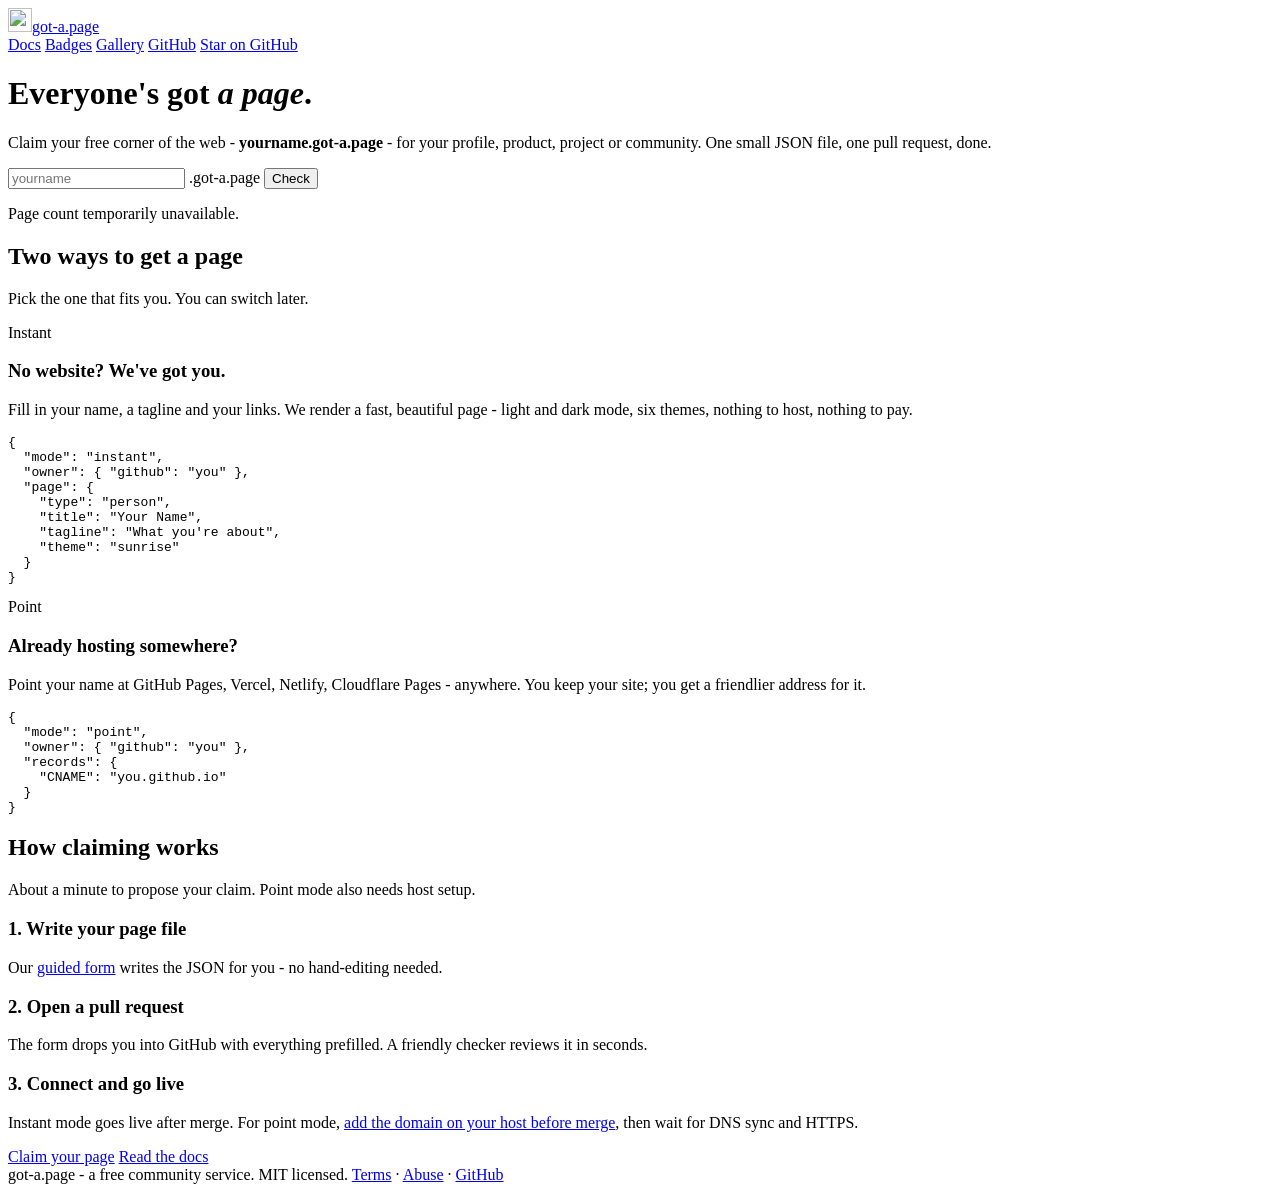
==== index.html @ ed60557b "Merge 16320a744613c93f0984193ffa67112bc0225b55 into 31cac400ec264db477342588ee238936b051ddfa" ====
<!doctype html>
<html lang="en">
<head>
<!-- Google tag (gtag.js) -->
<script async src="https://www.googletagmanager.com/gtag/js?id=G-65647ZF3ZZ"></script>
<script>
  window.dataLayer = window.dataLayer || [];
  function gtag(){dataLayer.push(arguments);}
  gtag('js', new Date());

  gtag('config', 'G-65647ZF3ZZ');
</script>
<meta charset="utf-8">
<meta name="viewport" content="width=device-width, initial-scale=1">
<title>got-a.page - Everyone's got a page</title>
<meta name="description" content="Claim your free name.got-a.page subdomain. Instant hosted pages or point it at your own site - one small JSON file, one pull request.">
<meta property="og:type" content="website">
<meta property="og:title" content="got-a.page - Everyone's got a page">
<meta property="og:description" content="Free community subdomains for profiles, products, projects and communities.">
<meta property="og:url" content="https://got-a.page/">
<meta property="og:image" content="https://got-a.page/assets/social-card.png">
<link rel="canonical" href="https://got-a.page/">
<meta name="twitter:card" content="summary_large_image">
<link rel="stylesheet" href="styles.css">
<link rel="icon" type="image/svg+xml" href="/assets/favicon.svg">
<script type="application/ld+json">
{
  "@context": "https://schema.org",
  "@graph": [
    {
      "@type": "Organization",
      "@id": "https://got-a.page/#organization",
      "name": "got-a.page",
      "url": "https://got-a.page/",
      "description": "Free community subdomains for profiles, products, projects and communities.",
      "logo": "https://got-a.page/assets/favicon.svg",
      "sameAs": [
        "https://github.com/got-a-page"
      ]
    },
    {
      "@type": "WebSite",
      "@id": "https://got-a.page/#website",
      "url": "https://got-a.page/",
      "name": "got-a.page",
      "description": "Claim your free name.got-a.page subdomain. Instant hosted pages or point it at your own site - one small JSON file, one pull request.",
      "publisher": {
        "@id": "https://got-a.page/#organization"
      },
      "inLanguage": "en"
    }
  ]
}
</script>
</head>
<body>
<div class="wrap">
  <nav>
    <a class="brand" href="/"><img src="/assets/favicon.svg" alt="" width="24" height="24">got-a<span>.</span>page</a>
    <div class="links">
      <a href="/docs">Docs</a>
      <a href="/badges/">Badges</a>
      <a href="/gallery/">Gallery</a>
      <a href="https://github.com/got-a-page/claim">GitHub</a>
      <a href="https://github.com/got-a-page/claim">Star on GitHub</a>
    </div>
  </nav>

  <header class="hero">
    <h1>Everyone's got <em>a page</em>.</h1>
    <p>Claim your free corner of the web - <strong>yourname.got-a.page</strong> - for your profile,
    product, project or community. One small JSON file, one pull request, done.</p>

    <form class="checker" id="checker">
      <input id="name" type="text" inputmode="latin" autocomplete="off" spellcheck="false"
        placeholder="yourname" aria-label="Choose your page name" maxlength="40">
      <span class="suffix">.got-a.page</span>
      <button type="submit">Check</button>
    </form>
    <p id="result" role="status" aria-live="polite"></p>

    <div class="counter"><strong id="count">...</strong> pages already claimed. Yours next?</div>
  </header>

  <section id="how">
    <h2>Two ways to get a page</h2>
    <p class="sub">Pick the one that fits you. You can switch later.</p>
    <div class="modes">
      <div class="card">
        <span class="tag">Instant</span>
        <h3>No website? We've got you.</h3>
        <p>Fill in your name, a tagline and your links. We render a fast, beautiful page -
        light and dark mode, six themes, nothing to host, nothing to pay.</p>
        <pre>{
  "mode": "instant",
  "owner": { "github": "you" },
  "page": {
    "type": "person",
    "title": "Your Name",
    "tagline": "What you're about",
    "theme": "sunrise"
  }
}</pre>
      </div>
      <div class="card">
        <span class="tag">Point</span>
        <h3>Already hosting somewhere?</h3>
        <p>Point your name at GitHub Pages, Vercel, Netlify, Cloudflare Pages - anywhere.
        You keep your site; you get a friendlier address for it.</p>
        <pre>{
  "mode": "point",
  "owner": { "github": "you" },
  "records": {
    "CNAME": "you.github.io"
  }
}</pre>
      </div>
    </div>
  </section>

  <section id="why">
    <h2>How claiming works</h2>
    <p class="sub">About a minute to propose your claim. Point mode also needs host setup.</p>
    <div class="modes">
      <div class="card"><h3>1. Write your page file</h3><p>Our <a href="/claim">guided form</a> writes the JSON for you - no hand-editing needed.</p></div>
      <div class="card"><h3>2. Open a pull request</h3><p>The form drops you into GitHub with everything prefilled. A friendly checker reviews it in seconds.</p></div>
      <div class="card"><h3>3. Connect and go live</h3><p>Instant mode goes live after merge. For point mode, <a href="/docs#hosts">add the domain on your host before merge</a>, then wait for DNS sync and HTTPS.</p></div>
    </div>
  </section>

  <div class="cta-row">
    <a class="btn" href="/claim">Claim your page</a>
    <a class="btn ghost" href="/docs">Read the docs</a>
  </div>

  <footer>
    <span>got-a.page - a free community service. MIT licensed.</span>
    <span>
      <a href="https://github.com/got-a-page/claim/blob/main/TERMS.md">Terms</a> &middot;
      <a href="https://github.com/got-a-page/claim/blob/main/ABUSE.md">Abuse</a> &middot;
      <a href="https://github.com/got-a-page">GitHub</a>
    </span>
  </footer>
</div>

<script id="availability-checker">
const INDEX_URL = "https://got-a-page.github.io/claim/index.json";
const STATS_URL = "https://got-a-page.github.io/claim/stats.json";
let indexPromise = null;

function loadIndex() {
  if (!indexPromise) {
    indexPromise = fetch(INDEX_URL, { cache: "no-store", signal: AbortSignal.timeout(8000) })
      .then(r => {
        if (!r.ok) throw new Error("Index unavailable");
        return r.json();
      }).then(index => {
        if (index.availabilityVersion !== 1 || !Array.isArray(index.claimed) ||
            !Array.isArray(index.reserved) ||
            !index.claimed.every(name => typeof name === "string") ||
            !index.reserved.every(name => typeof name === "string")) {
          throw new Error("Availability data unavailable");
        }
        return index;
      }).catch(error => {
        indexPromise = null; // Allow another attempt after a temporary failure.
        throw error;
      });
  }
  return indexPromise;
}

const form = document.getElementById("checker");
const input = document.getElementById("name");
const result = document.getElementById("result");

form.addEventListener("submit", async (e) => {
  e.preventDefault();
  const name = input.value.trim().toLowerCase().replace(/\.got-a\.page\.?$/, "");
  input.value = name;
  result.className = "";
  if (!/^[a-z0-9](?:[a-z0-9-]*[a-z0-9])?$/.test(name) || name.length < 2 || name.length > 40) {
    result.textContent = "2-40 characters: lowercase letters, numbers and hyphens, no hyphens at the edges.";
    return;
  }
  result.textContent = "Checking...";
  let index;
  try {
    index = await loadIndex();
  } catch {
    result.textContent = "Availability could not be checked. Please try again shortly.";
    return;
  }
  // Ignore a response for an input the visitor changed while we were waiting.
  if (input.value.trim().toLowerCase().replace(/\.got-a\.page\.?$/, "") !== name) return;
  if (index.claimed.includes(name)) {
    result.className = "taken";
    result.innerHTML = "";
    const a = document.createElement("a");
    a.href = "https://" + name + ".got-a.page";
    a.textContent = name + ".got-a.page";
    result.append("Aw, taken - visit ", a, " or try another name.");
  } else if (index.reserved.includes(name)) {
    result.className = "taken";
    result.textContent = name + ".got-a.page is reserved. Please try another name.";
  } else {
    result.className = "free";
    result.innerHTML = "";
    const a = document.createElement("a");
    a.href = "/claim?name=" + encodeURIComponent(name);
    a.textContent = "Claim it now";
    result.append(name + ".got-a.page is free! ", a, " before someone else does.");
  }
});

// Count every claim, including point-mode pages. Never invent a fallback count.
fetch(STATS_URL, { cache: "no-store", signal: AbortSignal.timeout(8000) })
  .then(r => {
    if (!r.ok) throw new Error("Stats unavailable");
    return r.json();
  }).then(s => {
    if (!Number.isSafeInteger(s.totalPages) || s.totalPages < 0) throw new Error("Invalid count");
    document.getElementById("count").textContent = s.totalPages;
  }).catch(() => {
    document.querySelector(".counter").textContent = "Page count temporarily unavailable.";
  });
</script>
</body>
</html>
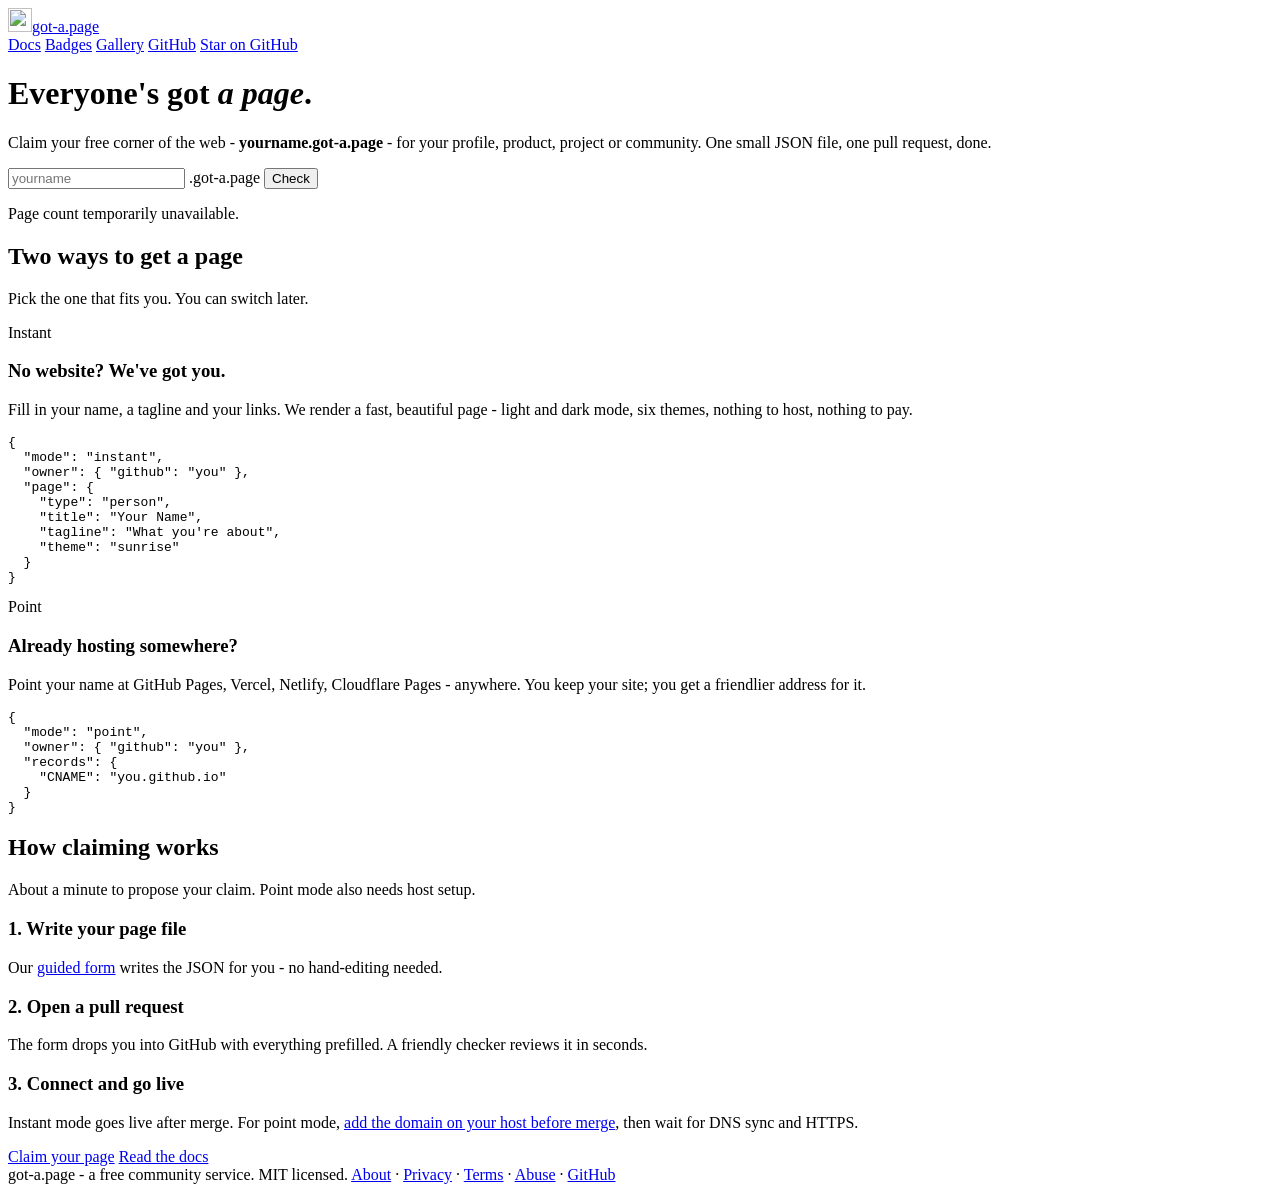
==== commit 3a295ed6: "Add About and Privacy pages, consistent footer links, sitemap update Grounded in the AdSense 'Low va" ====
--- a/index.html
+++ b/index.html
@@ -136,6 +136,8 @@
   <footer>
     <span>got-a.page - a free community service. MIT licensed.</span>
     <span>
+      <a href="/about">About</a> &middot;
+      <a href="/privacy">Privacy</a> &middot;
       <a href="https://github.com/got-a-page/claim/blob/main/TERMS.md">Terms</a> &middot;
       <a href="https://github.com/got-a-page/claim/blob/main/ABUSE.md">Abuse</a> &middot;
       <a href="https://github.com/got-a-page">GitHub</a>
@@ -143,7 +145,7 @@
   </footer>
 </div>
 
-<script id="availability-checker">
+<script>
 const INDEX_URL = "https://got-a-page.github.io/claim/index.json";
 const STATS_URL = "https://got-a-page.github.io/claim/stats.json";
 let indexPromise = null;
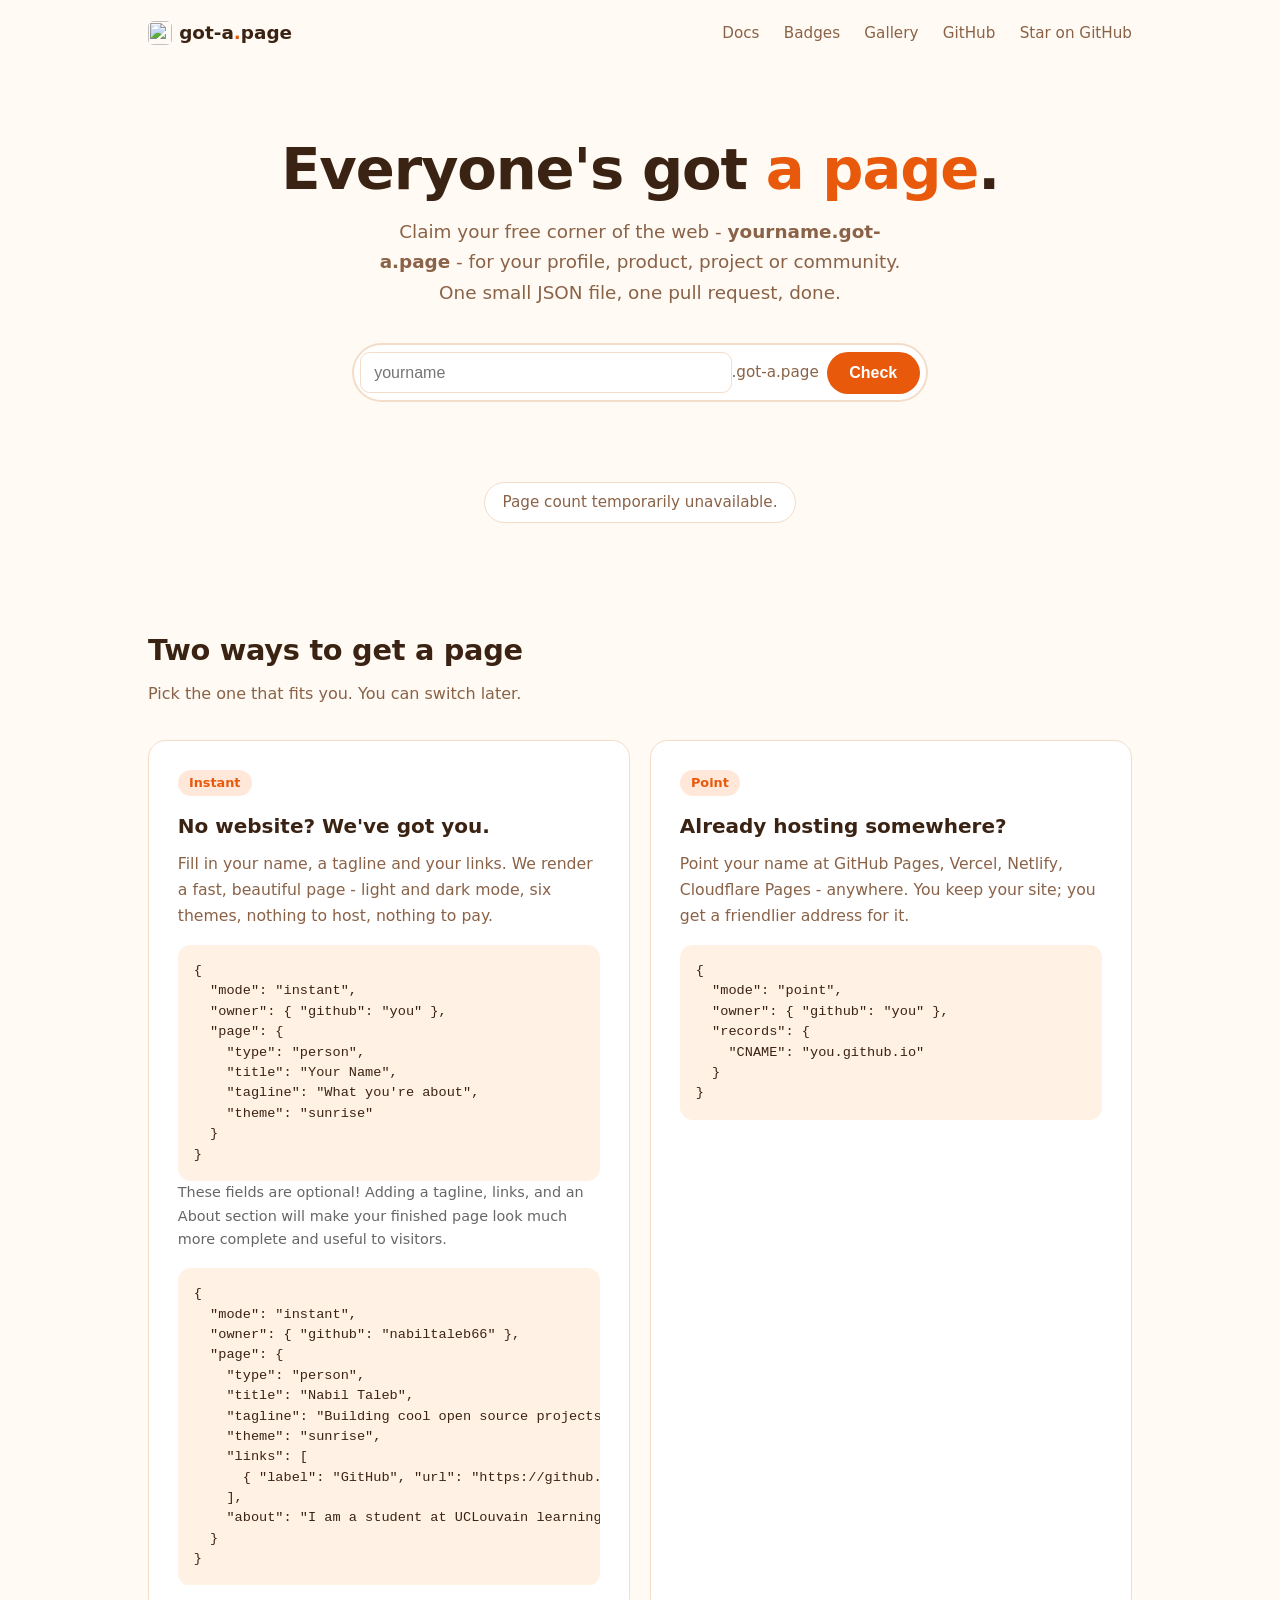
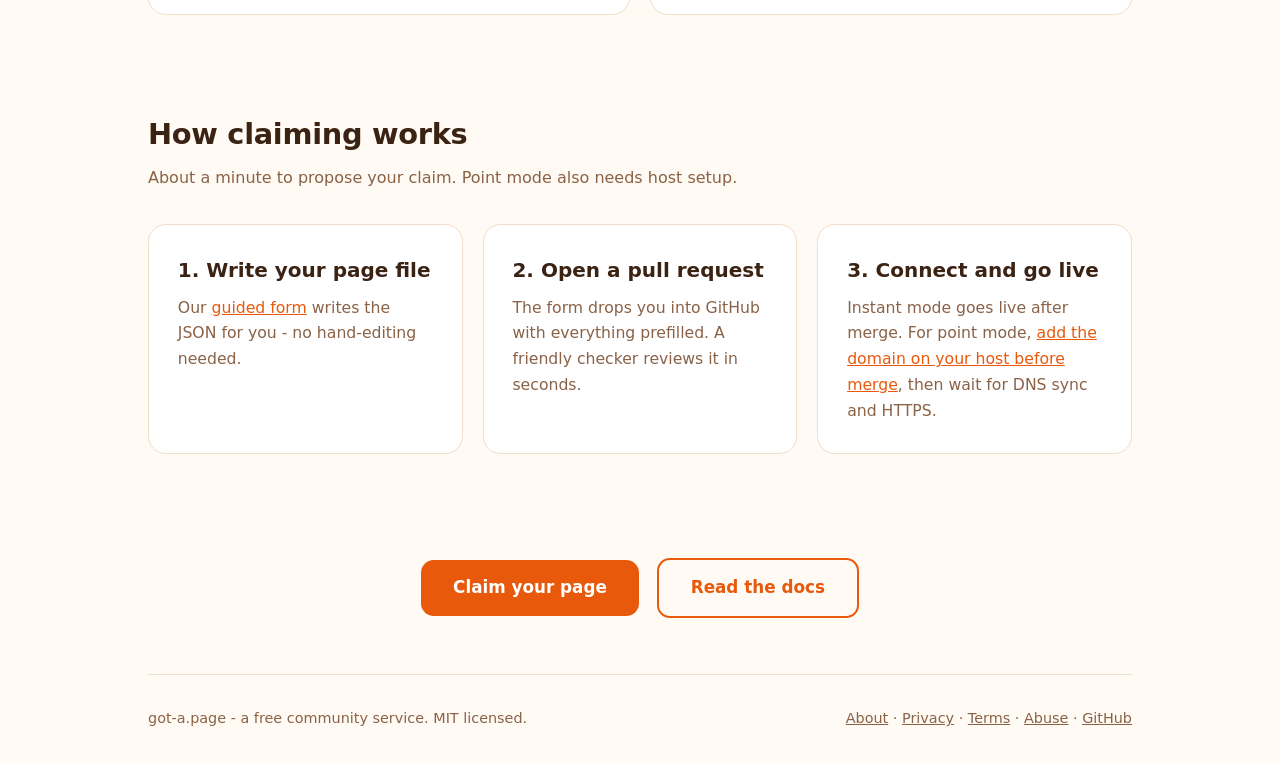
==== commit cf33283d: "docs: add form hints and complete instant-mode example (fixes #33)" ====
--- a/index.html
+++ b/index.html
@@ -101,6 +101,22 @@
     "theme": "sunrise"
   }
 }</pre>
+<p class="hint" style="color: #666; font-size: 0.9em;">These fields are optional! Adding a tagline, links, and an About section will make your finished page look much more complete and useful to visitors.</p>
+<pre>{
+  "mode": "instant",
+  "owner": { "github": "nabiltaleb66" },
+  "page": {
+    "type": "person",
+    "title": "Nabil Taleb",
+    "tagline": "Building cool open source projects",
+    "theme": "sunrise",
+    "links": [
+      { "label": "GitHub", "url": "https://github.com/nabiltaleb66" }
+    ],
+    "about": "I am a student at UCLouvain learning about open source."
+  }
+}</pre>
+
       </div>
       <div class="card">
         <span class="tag">Point</span>
@@ -114,6 +130,7 @@
     "CNAME": "you.github.io"
   }
 }</pre>
+
       </div>
     </div>
   </section>
@@ -229,3 +246,6 @@
 </script>
 </body>
 </html>
+
+
+
--- a/styles.css
+++ b/styles.css
@@ -0,0 +1,87 @@
+/* got-a.page website - hand-rolled, no frameworks, light and dark. */
+:root{
+  --bg:#fffaf3; --surface:#ffffff; --text:#3b2314; --muted:#8a6247;
+  --accent:#e8590c; --accent-soft:#ffe8d9; --ring:#f3dcc8; --code:#fff1e3;
+}
+@media (prefers-color-scheme: dark){
+  :root{
+    --bg:#17100b; --surface:#241a12; --text:#f7ece1; --muted:#c9a183;
+    --accent:#ff914d; --accent-soft:#3a2415; --ring:#4a3a26; --code:#2b1d13;
+  }
+}
+*{box-sizing:border-box;margin:0}
+html{scroll-behavior:smooth}
+body{font-family:ui-sans-serif,system-ui,-apple-system,"Segoe UI",Roboto,"Helvetica Neue",Arial,sans-serif;
+background:var(--bg);color:var(--text);line-height:1.65;-webkit-font-smoothing:antialiased}
+a{color:var(--accent)}
+.wrap{max-width:64rem;margin:0 auto;padding:0 1.25rem}
+nav{display:flex;align-items:center;justify-content:space-between;padding:1.1rem 0}
+.brand{display:inline-flex;align-items:center;white-space:nowrap;font-weight:800;font-size:1.15rem;color:var(--text);text-decoration:none}
+.brand img{display:block;width:1.5rem;height:1.5rem;margin-right:.45rem;border-radius:.35rem}
+.brand span{color:var(--accent)}
+nav .links a{margin-left:1.2rem;text-decoration:none;color:var(--muted);font-size:.95rem}
+nav .links a:hover{color:var(--accent)}
+@media (max-width:560px){
+  nav{flex-wrap:wrap;row-gap:.4rem}
+  nav .links{display:flex;flex-wrap:wrap;justify-content:flex-end;gap:.4rem .9rem}
+  nav .links a{margin-left:0;font-size:.9rem}
+}
+.hero{text-align:center;padding:4.5rem 0 3.5rem}
+.hero h1{font-size:clamp(2.2rem,6vw,3.6rem);line-height:1.1;letter-spacing:-.02em}
+.hero h1 em{font-style:normal;color:var(--accent)}
+.hero p{color:var(--muted);font-size:1.15rem;max-width:34rem;margin:1rem auto 0}
+.checker{margin:2.2rem auto 0;max-width:36rem;display:flex;background:var(--surface);
+border:2px solid var(--ring);border-radius:999px;padding:.4rem;align-items:center}
+.checker input{flex:1;border:0;background:transparent;color:var(--text);font-size:1.05rem;
+padding:.7rem 1rem;outline:none;min-width:0}
+.checker .suffix{color:var(--muted);font-size:.95rem;padding-right:.5rem;white-space:nowrap}
+.checker button{border:0;border-radius:999px;background:var(--accent);color:#fff;
+padding:.75rem 1.4rem;font-size:1rem;font-weight:600;cursor:pointer}
+.checker button:hover{filter:brightness(1.07)}
+#result{min-height:2rem;margin-top:1rem;font-size:1.05rem}
+#result.taken{color:#c92a2a}
+#result.free{color:#2b8a3e;font-weight:600}
+#result a{color:inherit;text-decoration:underline}
+.counter{display:inline-flex;gap:.5rem;align-items:center;margin-top:2rem;background:var(--surface);
+border:1px solid var(--ring);border-radius:999px;padding:.45rem 1.1rem;color:var(--muted);font-size:.95rem}
+.counter strong{color:var(--accent);font-size:1.15rem}
+section{padding:3rem 0}
+h2{font-size:1.8rem;letter-spacing:-.01em;margin-bottom:.4rem}
+.sub{color:var(--muted);margin-bottom:2rem}
+.modes{display:grid;grid-template-columns:repeat(auto-fit,minmax(17rem,1fr));gap:1.25rem}
+.card{background:var(--surface);border:1px solid var(--ring);border-radius:1.1rem;padding:1.8rem}
+.card h3{font-size:1.25rem;margin-bottom:.5rem}
+.card p{color:var(--muted);font-size:.98rem}
+.card .tag{display:inline-block;background:var(--accent-soft);color:var(--accent);
+border-radius:999px;padding:.15rem .7rem;font-size:.8rem;font-weight:700;margin-bottom:.9rem}
+code,pre{font-family:ui-monospace,SFMono-Regular,Menlo,Consolas,monospace}
+pre{background:var(--code);border-radius:.8rem;padding:1rem;overflow:auto;font-size:.85rem;
+margin-top:1rem;line-height:1.5}
+.cta-row{text-align:center;padding:3.5rem 0}
+.btn{display:inline-block;background:var(--accent);color:#fff;text-decoration:none;
+padding:.9rem 2rem;border-radius:.8rem;font-weight:700;font-size:1.05rem}
+.btn.ghost{background:transparent;color:var(--accent);border:2px solid var(--accent);margin-left:.8rem}
+footer{border-top:1px solid var(--ring);padding:2rem 0;color:var(--muted);font-size:.9rem;
+display:flex;justify-content:space-between;flex-wrap:wrap;gap:1rem}
+footer a{color:var(--muted)}
+/* docs */
+.doc h3{margin-top:2.2rem;font-size:1.25rem}
+.doc p,.doc li{color:var(--muted)}
+.doc ul,.doc ol{padding-left:1.4rem;margin-top:.6rem}
+.doc li{margin-bottom:.4rem}
+.doc table{width:100%;border-collapse:collapse;margin-top:1rem;font-size:.95rem}
+.doc th,.doc td{border:1px solid var(--ring);padding:.5rem .7rem;text-align:left}
+.doc th{background:var(--surface)}
+.toc{background:var(--surface);border:1px solid var(--ring);border-radius:1rem;padding:1.2rem 1.5rem;margin:1.5rem 0}
+.toc a{display:block;padding:.15rem 0;text-decoration:none}
+/* claim form */
+.field{margin-bottom:1.3rem}
+label{display:block;font-weight:600;margin-bottom:.35rem}
+.hint{font-weight:400;color:var(--muted);font-size:.88rem}
+input[type=text],input[type=url],select,textarea{width:100%;background:var(--surface);
+border:1.5px solid var(--ring);border-radius:.6rem;padding:.65rem .8rem;font-size:1rem;color:var(--text)}
+input:focus,select:focus,textarea:focus{outline:2px solid var(--accent);border-color:transparent}
+.row{display:grid;grid-template-columns:1fr 1fr;gap:1rem}
+@media (max-width:36rem){.row{grid-template-columns:1fr}}
+#jsonOut{white-space:pre;min-height:8rem}
+.step{font-weight:700;color:var(--accent);margin-top:1.5rem}
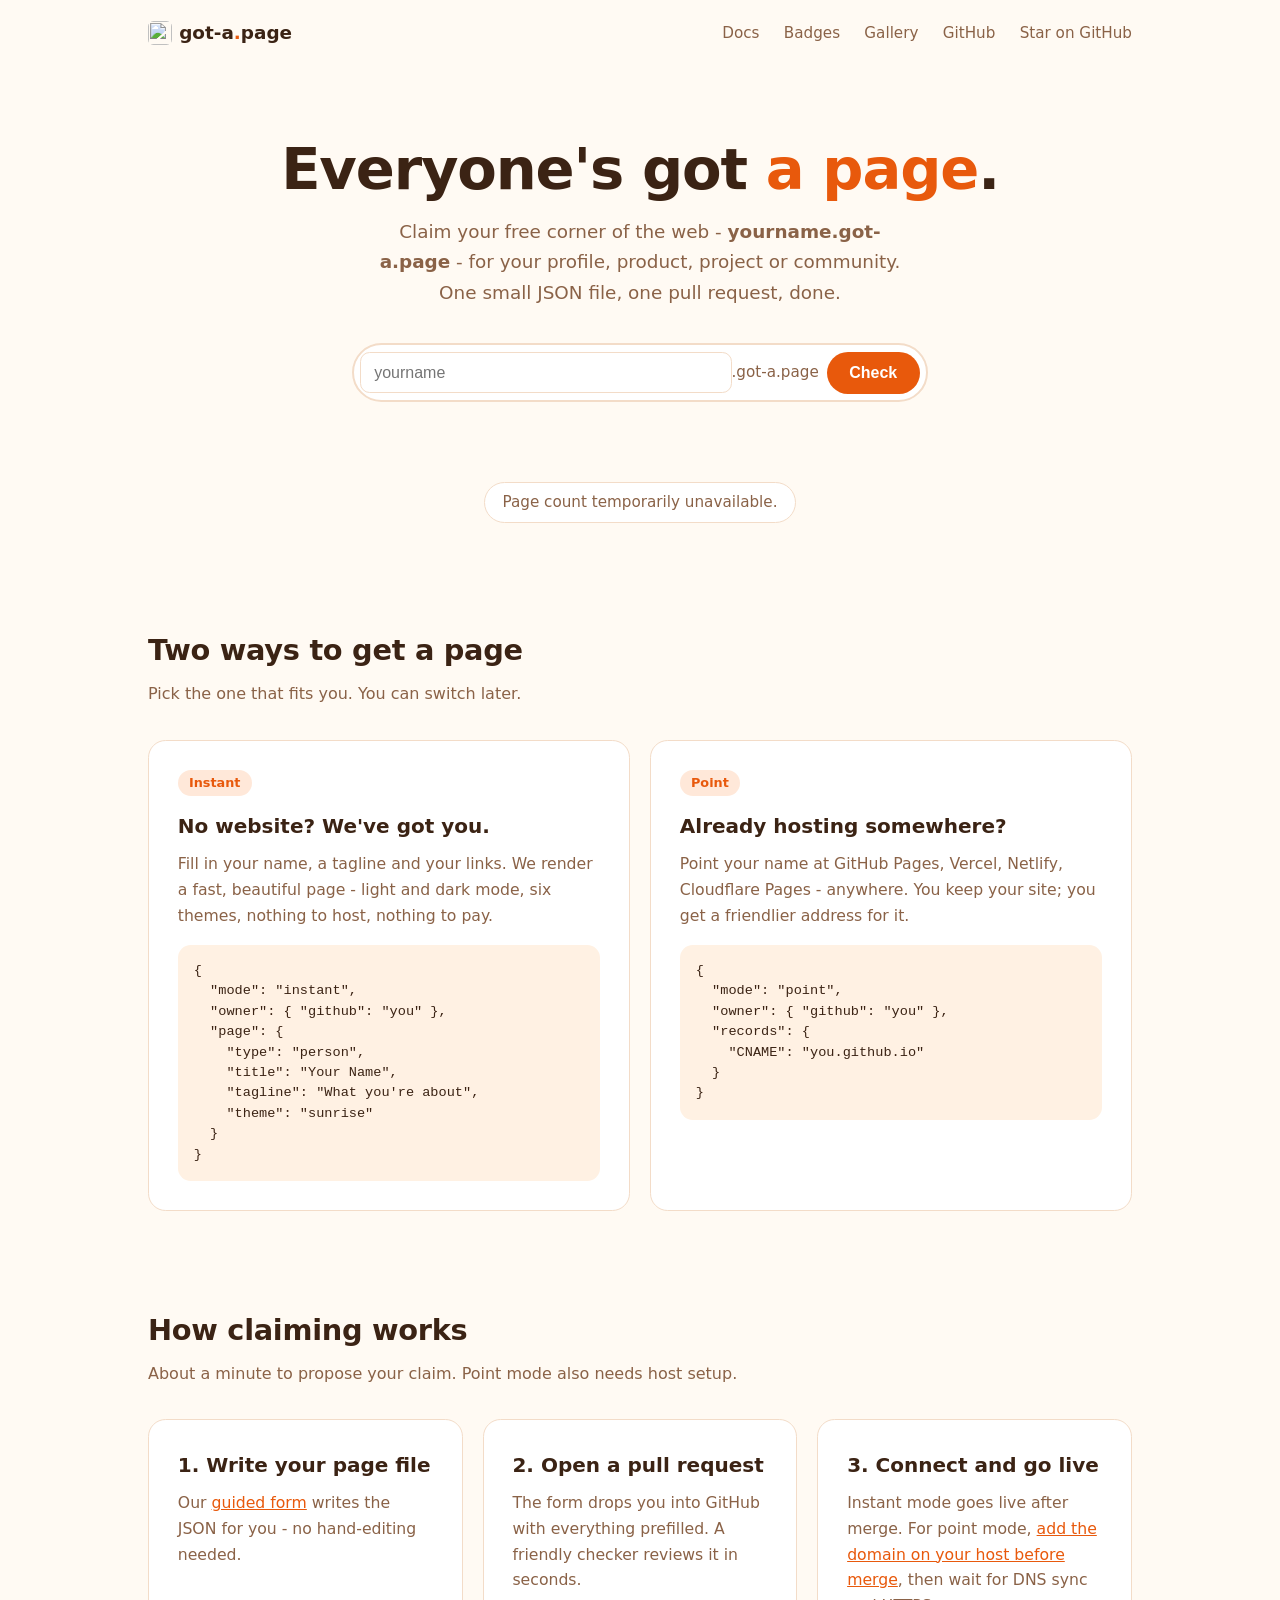
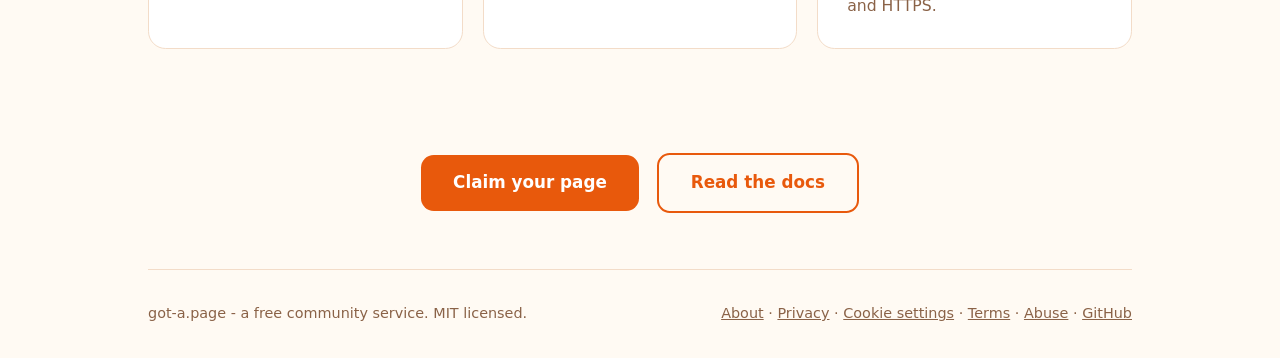
==== commit 188299b3: "Update index.html to remove analytics and add cookie settings Removed Google Analytics script and ad" ====
--- a/index.html
+++ b/index.html
@@ -1,15 +1,8 @@
 <!doctype html>
 <html lang="en">
 <head>
-<!-- Google tag (gtag.js) -->
-<script async src="https://www.googletagmanager.com/gtag/js?id=G-65647ZF3ZZ"></script>
-<script>
-  window.dataLayer = window.dataLayer || [];
-  function gtag(){dataLayer.push(arguments);}
-  gtag('js', new Date());
-
-  gtag('config', 'G-65647ZF3ZZ');
-</script>
+<meta name="gap:analytics" content="true">
+<script src="/consent.js" defer></script>
 <meta charset="utf-8">
 <meta name="viewport" content="width=device-width, initial-scale=1">
 <title>got-a.page - Everyone's got a page</title>
@@ -101,22 +94,6 @@
     "theme": "sunrise"
   }
 }</pre>
-<p class="hint" style="color: #666; font-size: 0.9em;">These fields are optional! Adding a tagline, links, and an About section will make your finished page look much more complete and useful to visitors.</p>
-<pre>{
-  "mode": "instant",
-  "owner": { "github": "nabiltaleb66" },
-  "page": {
-    "type": "person",
-    "title": "Nabil Taleb",
-    "tagline": "Building cool open source projects",
-    "theme": "sunrise",
-    "links": [
-      { "label": "GitHub", "url": "https://github.com/nabiltaleb66" }
-    ],
-    "about": "I am a student at UCLouvain learning about open source."
-  }
-}</pre>
-
       </div>
       <div class="card">
         <span class="tag">Point</span>
@@ -130,7 +107,6 @@
     "CNAME": "you.github.io"
   }
 }</pre>
-
       </div>
     </div>
   </section>
@@ -154,7 +130,7 @@
     <span>got-a.page - a free community service. MIT licensed.</span>
     <span>
       <a href="/about">About</a> &middot;
-      <a href="/privacy">Privacy</a> &middot;
+      <a href="/privacy">Privacy</a> &middot; <a href="#" data-cookie-settings>Cookie settings</a> &middot;
       <a href="https://github.com/got-a-page/claim/blob/main/TERMS.md">Terms</a> &middot;
       <a href="https://github.com/got-a-page/claim/blob/main/ABUSE.md">Abuse</a> &middot;
       <a href="https://github.com/got-a-page">GitHub</a>
@@ -246,6 +222,3 @@
 </script>
 </body>
 </html>
-
-
-
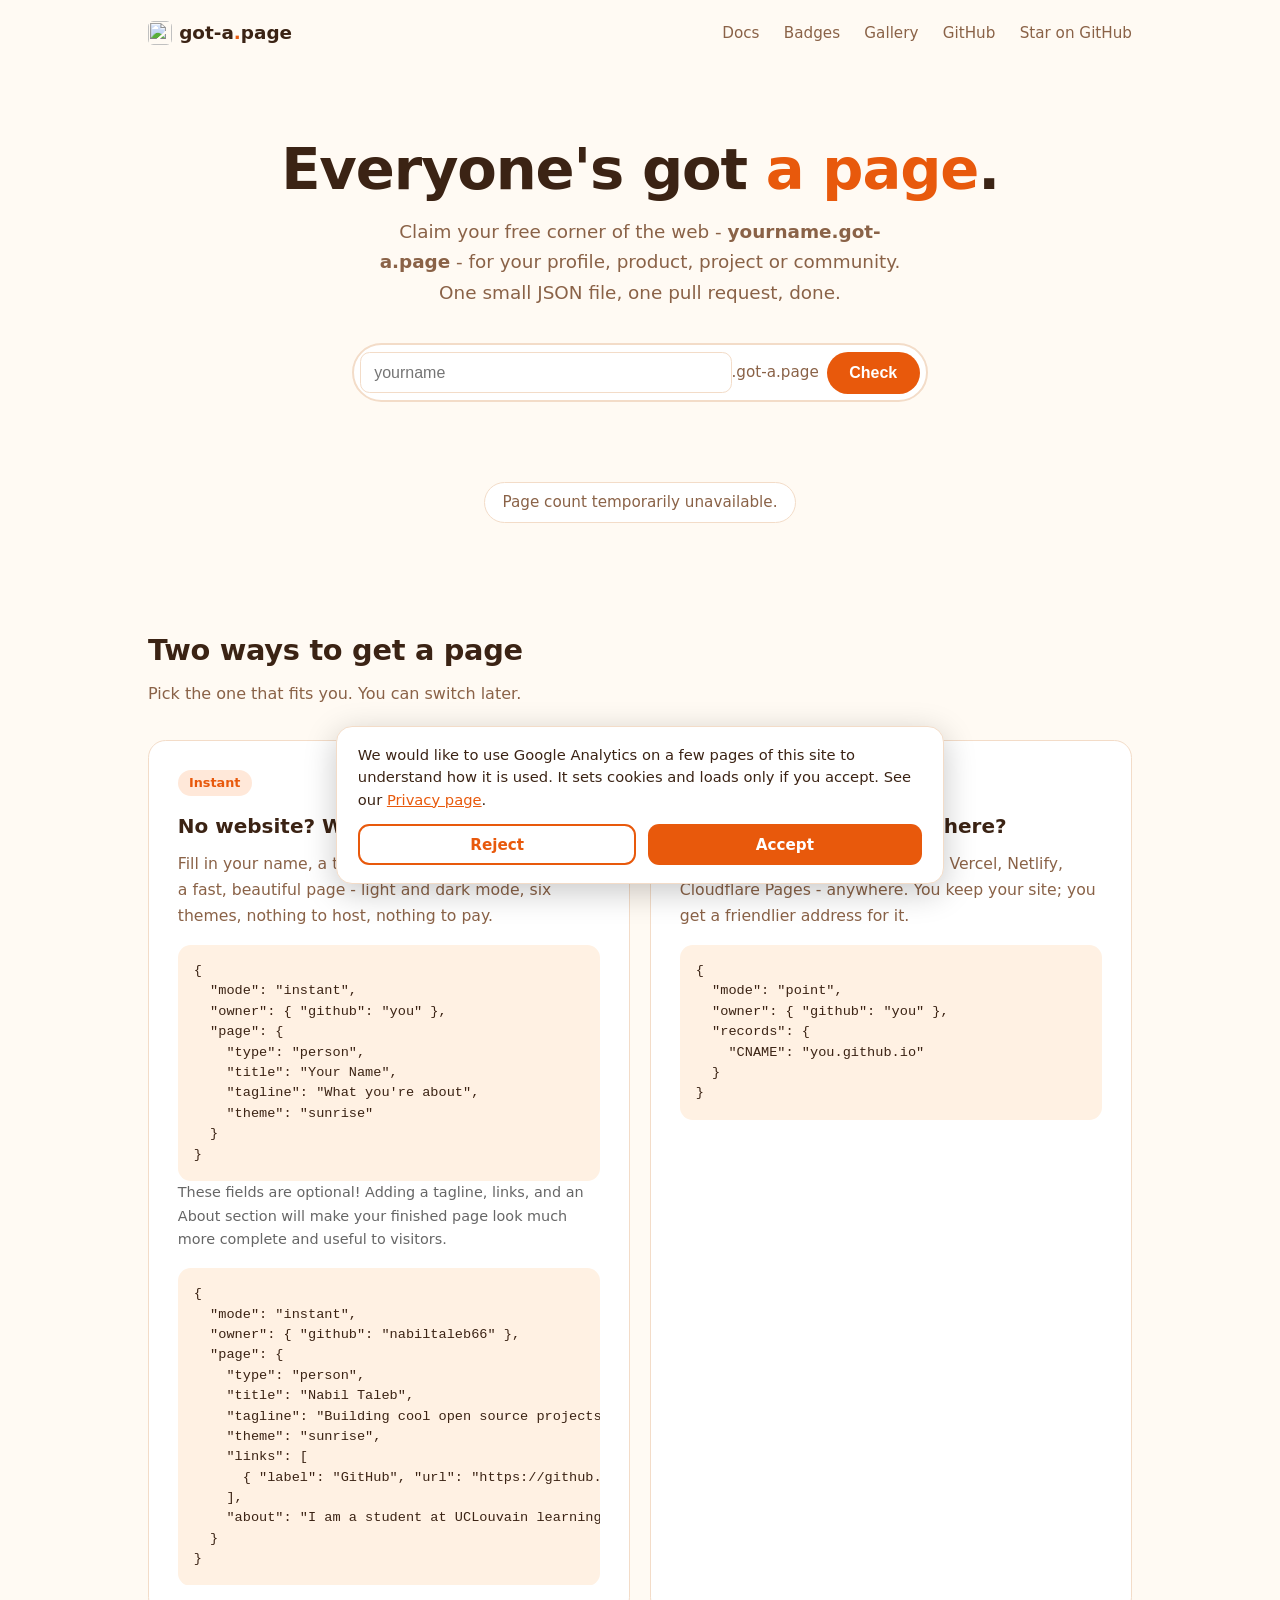
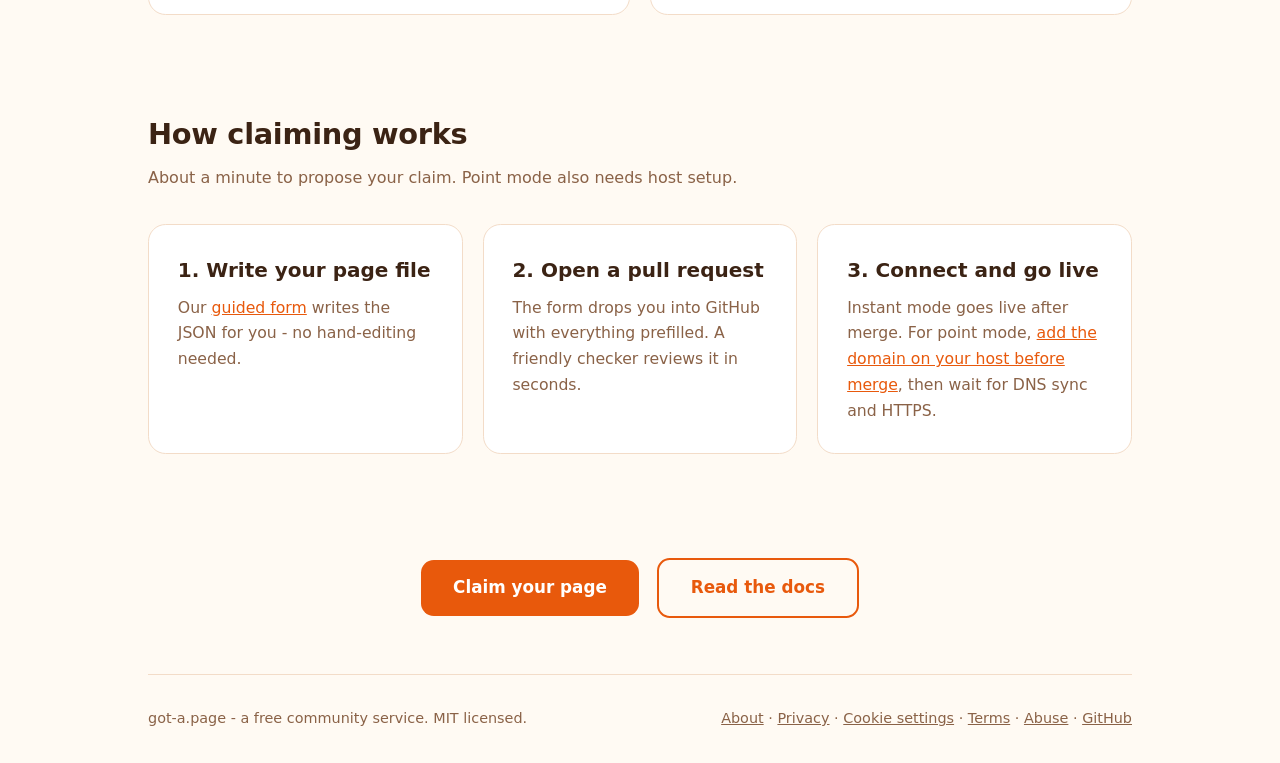
==== commit 9acc806e: "Merge cf33283d083e748e884df60bb24b513e92f27d16 into f253364978ad0f6044dc8fa7eefb988d0f449139" ====
--- a/index.html
+++ b/index.html
@@ -94,6 +94,22 @@
     "theme": "sunrise"
   }
 }</pre>
+<p class="hint" style="color: #666; font-size: 0.9em;">These fields are optional! Adding a tagline, links, and an About section will make your finished page look much more complete and useful to visitors.</p>
+<pre>{
+  "mode": "instant",
+  "owner": { "github": "nabiltaleb66" },
+  "page": {
+    "type": "person",
+    "title": "Nabil Taleb",
+    "tagline": "Building cool open source projects",
+    "theme": "sunrise",
+    "links": [
+      { "label": "GitHub", "url": "https://github.com/nabiltaleb66" }
+    ],
+    "about": "I am a student at UCLouvain learning about open source."
+  }
+}</pre>
+
       </div>
       <div class="card">
         <span class="tag">Point</span>
@@ -107,6 +123,7 @@
     "CNAME": "you.github.io"
   }
 }</pre>
+
       </div>
     </div>
   </section>
@@ -222,3 +239,6 @@
 </script>
 </body>
 </html>
+
+
+
--- a/styles.css
+++ b/styles.css
@@ -85,3 +85,19 @@
 @media (max-width:36rem){.row{grid-template-columns:1fr}}
 #jsonOut{white-space:pre;min-height:8rem}
 .step{font-weight:700;color:var(--accent);margin-top:1.5rem}
+
+/* consent banner */
+.consent-banner{position:fixed;left:50%;transform:translateX(-50%);bottom:1rem;z-index:1000;
+width:calc(100% - 2rem);max-width:38rem;background:var(--surface);border:1px solid var(--ring);
+border-radius:1rem;padding:1.1rem 1.3rem;box-shadow:0 .5rem 2rem rgba(0,0,0,.22)}
+.consent-banner p{font-size:.92rem;color:var(--text);margin-bottom:.85rem;line-height:1.5}
+.consent-choices{display:flex;gap:.7rem;flex-wrap:wrap}
+.consent-btn{flex:1;min-width:7.5rem;border-radius:.7rem;padding:.6rem 1rem;font-size:.95rem;
+font-weight:600;cursor:pointer;font-family:inherit}
+.consent-accept{border:0;background:var(--accent);color:#fff}
+.consent-accept:hover{filter:brightness(1.07)}
+.consent-reject{background:transparent;color:var(--accent);border:2px solid var(--accent)}
+@media (max-width:420px){
+  .consent-banner{padding:.9rem 1rem}
+  .consent-btn{min-width:100%}
+}
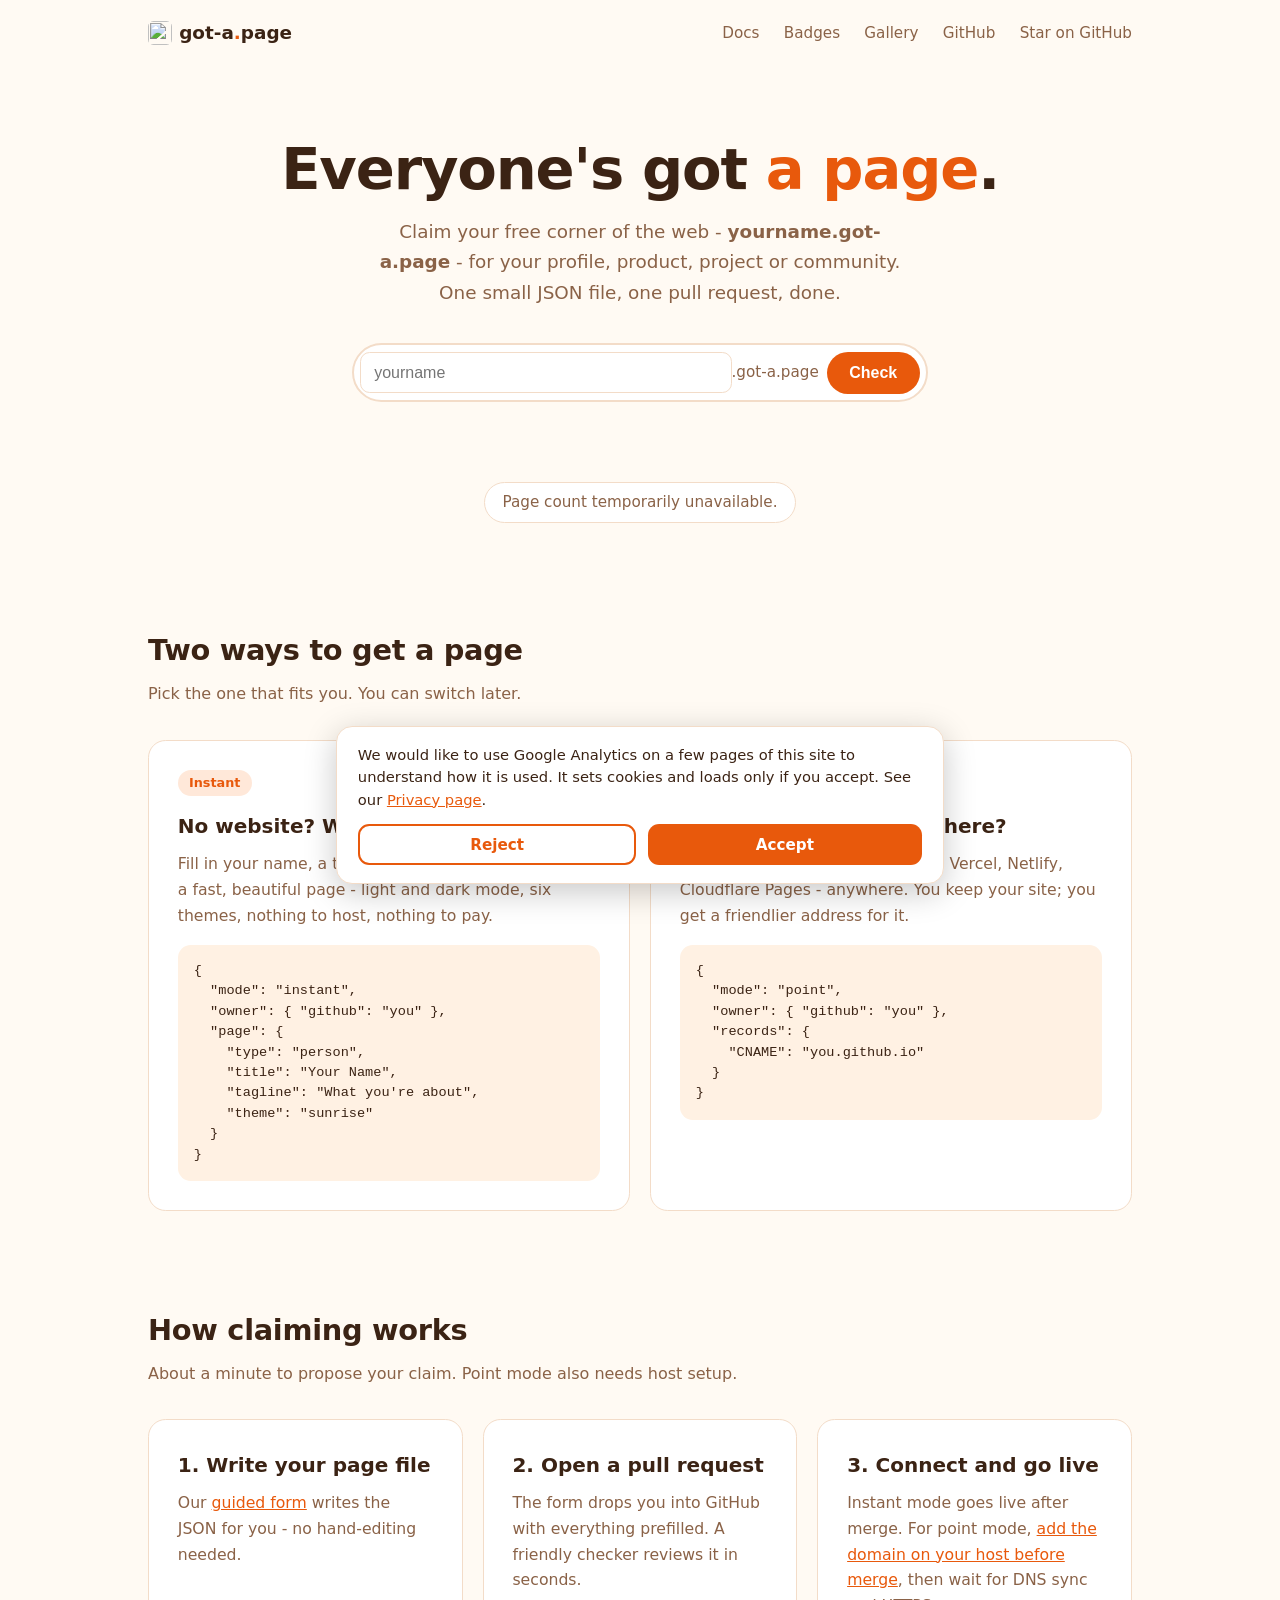
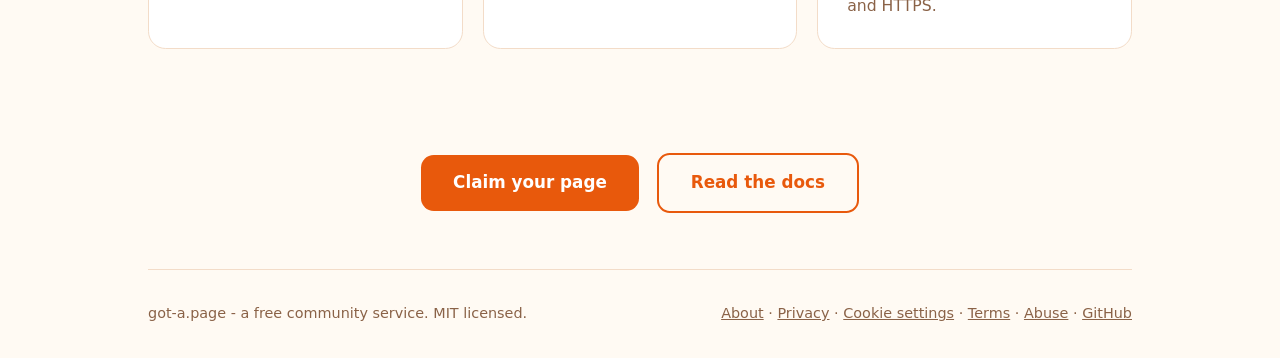
==== commit bda60b8b: "Merge 16320a744613c93f0984193ffa67112bc0225b55 into f253364978ad0f6044dc8fa7eefb988d0f449139" ====
--- a/index.html
+++ b/index.html
@@ -94,22 +94,6 @@
     "theme": "sunrise"
   }
 }</pre>
-<p class="hint" style="color: #666; font-size: 0.9em;">These fields are optional! Adding a tagline, links, and an About section will make your finished page look much more complete and useful to visitors.</p>
-<pre>{
-  "mode": "instant",
-  "owner": { "github": "nabiltaleb66" },
-  "page": {
-    "type": "person",
-    "title": "Nabil Taleb",
-    "tagline": "Building cool open source projects",
-    "theme": "sunrise",
-    "links": [
-      { "label": "GitHub", "url": "https://github.com/nabiltaleb66" }
-    ],
-    "about": "I am a student at UCLouvain learning about open source."
-  }
-}</pre>
-
       </div>
       <div class="card">
         <span class="tag">Point</span>
@@ -123,7 +107,6 @@
     "CNAME": "you.github.io"
   }
 }</pre>
-
       </div>
     </div>
   </section>
@@ -155,7 +138,7 @@
   </footer>
 </div>
 
-<script>
+<script id="availability-checker">
 const INDEX_URL = "https://got-a-page.github.io/claim/index.json";
 const STATS_URL = "https://got-a-page.github.io/claim/stats.json";
 let indexPromise = null;
@@ -239,6 +222,3 @@
 </script>
 </body>
 </html>
-
-
-
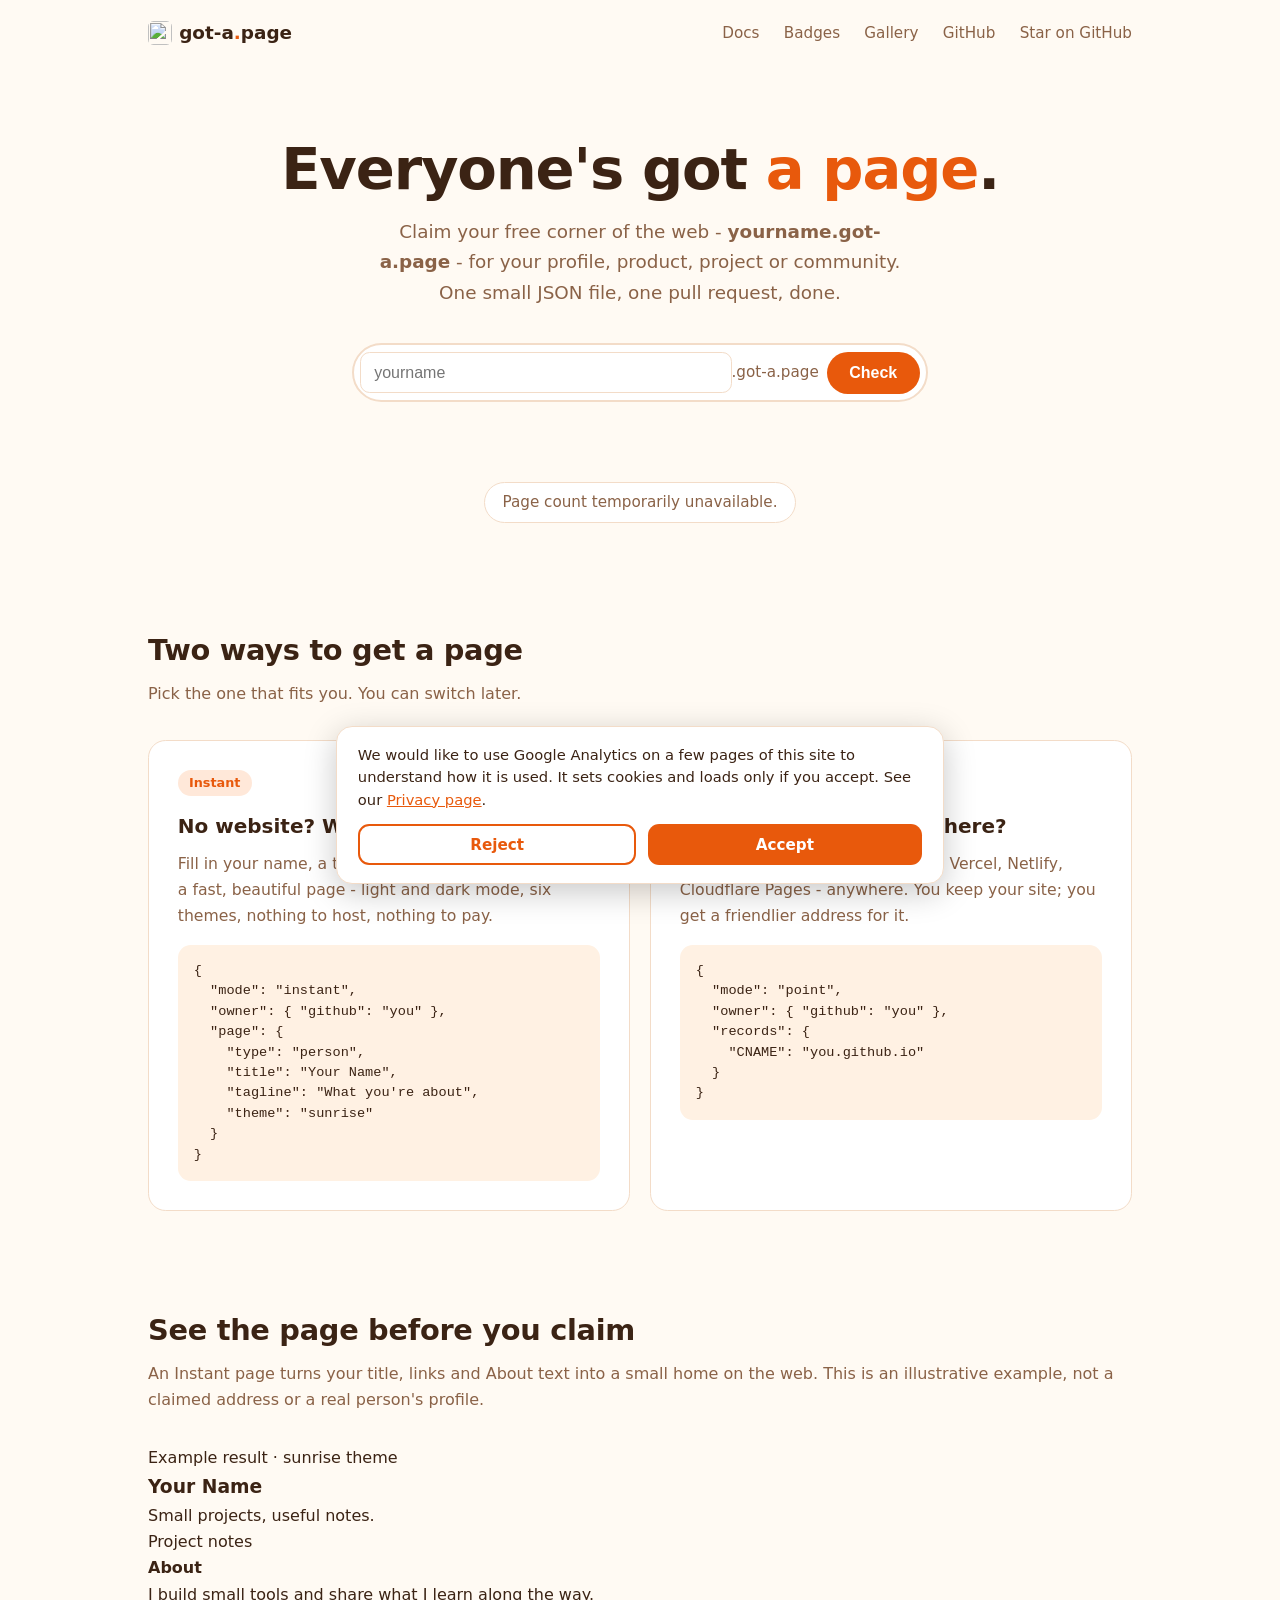
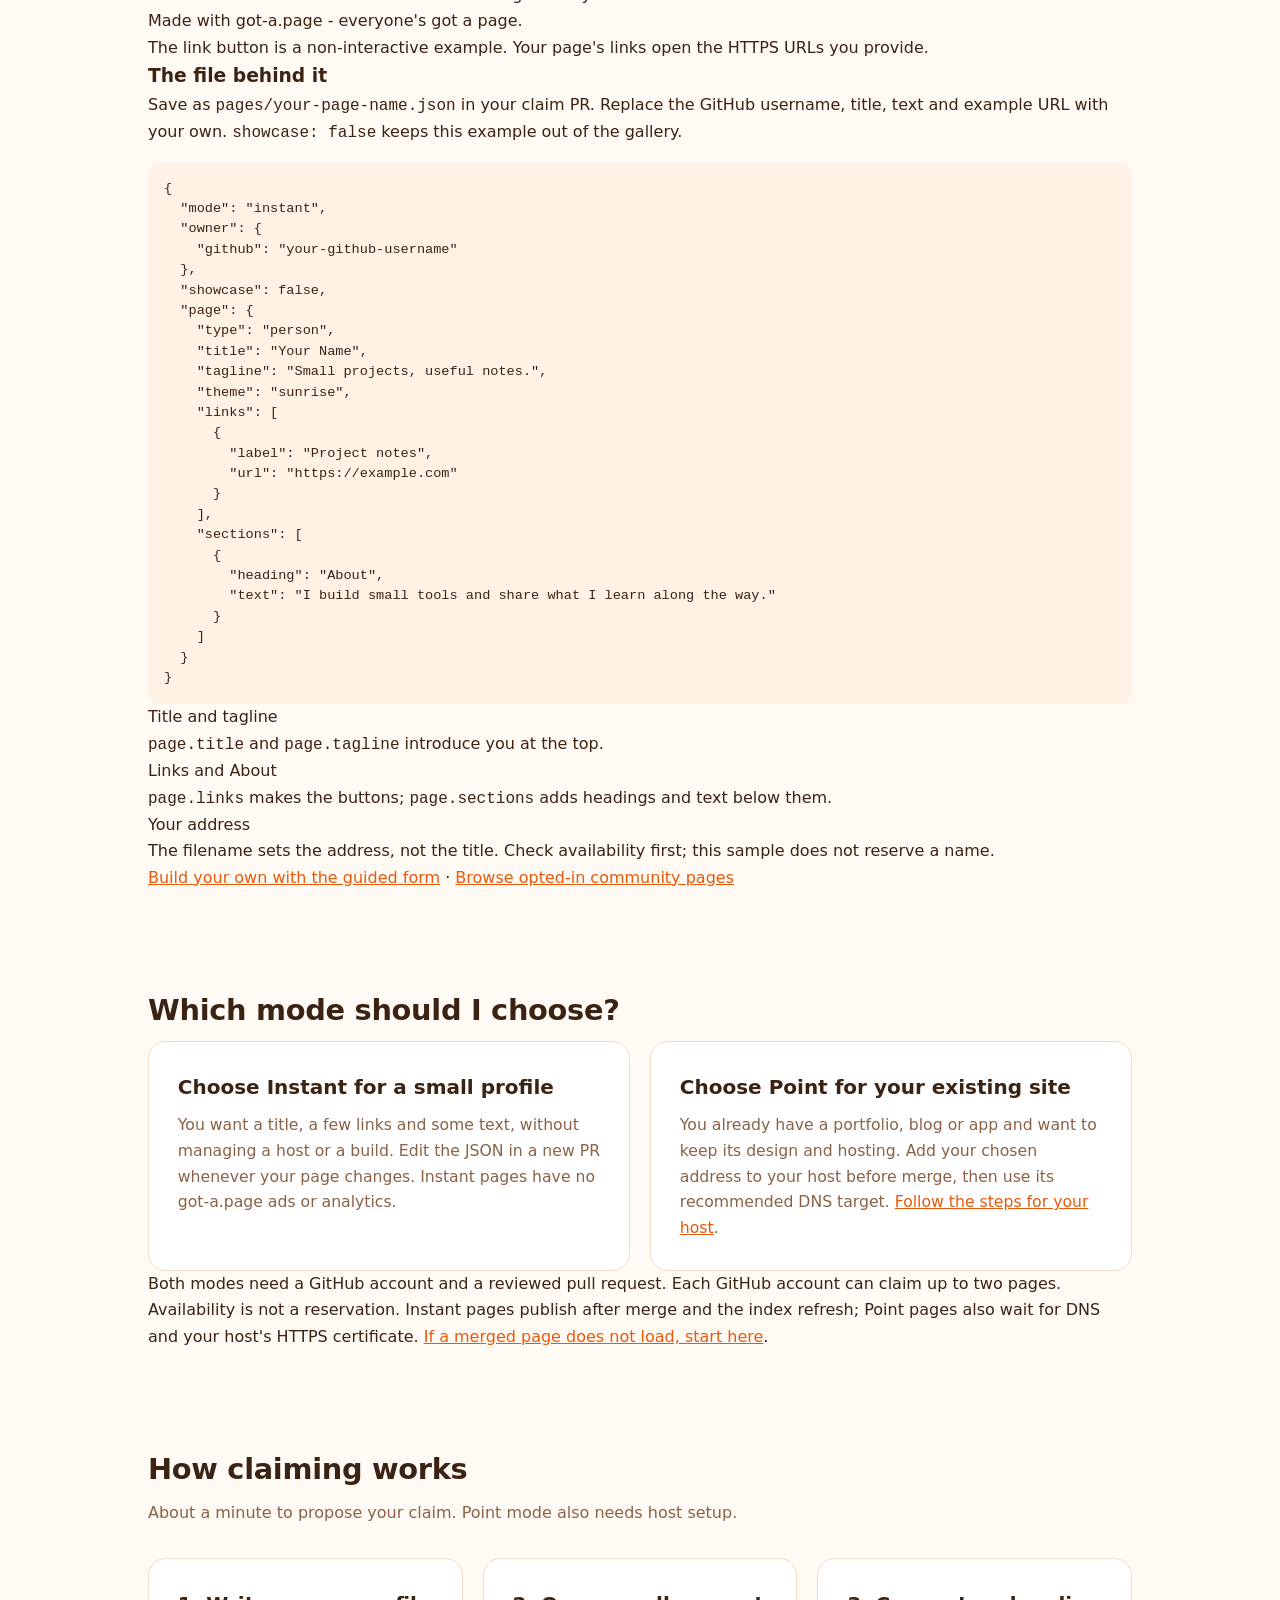
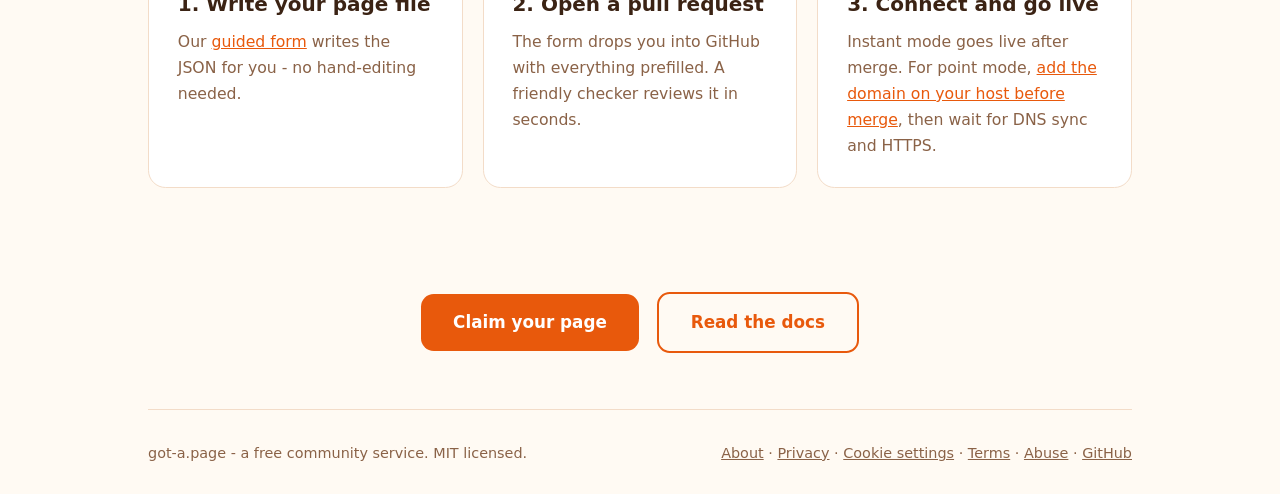
==== commit 7c6ddd4a: "Show a complete Instant example and mode choices on the homepage" ====
--- a/index.html
+++ b/index.html
@@ -111,6 +111,83 @@
     </div>
   </section>
 
+  <section id="example" aria-labelledby="example-heading">
+    <h2 id="example-heading">See the page before you claim</h2>
+    <p class="sub">An Instant page turns your title, links and About text into a small home on the web.
+    This is an illustrative example, not a claimed address or a real person's profile.</p>
+    <div class="example-grid">
+      <figure class="example-preview">
+        <figcaption>Example result · sunrise theme</figcaption>
+        <div class="preview-page">
+          <div class="preview-card">
+            <h3>Your Name</h3>
+            <p class="preview-tagline">Small projects, useful notes.</p>
+            <span class="preview-link">Project notes</span>
+            <div class="preview-about"><h4>About</h4>
+              <p>I build small tools and share what I learn along the way.</p>
+            </div>
+          </div>
+          <p class="preview-footer">Made with got-a.page - everyone's got a page.</p>
+        </div>
+        <p class="example-note">The link button is a non-interactive example. Your page's links open the HTTPS URLs you provide.</p>
+      </figure>
+      <div class="example-source">
+        <h3>The file behind it</h3>
+        <p>Save as <code>pages/your-page-name.json</code> in your claim PR. Replace the GitHub username,
+        title, text and example URL with your own. <code>showcase: false</code> keeps this example out of the gallery.</p>
+        <pre id="instant-example">{
+  "mode": "instant",
+  "owner": {
+    "github": "your-github-username"
+  },
+  "showcase": false,
+  "page": {
+    "type": "person",
+    "title": "Your Name",
+    "tagline": "Small projects, useful notes.",
+    "theme": "sunrise",
+    "links": [
+      {
+        "label": "Project notes",
+        "url": "https://example.com"
+      }
+    ],
+    "sections": [
+      {
+        "heading": "About",
+        "text": "I build small tools and share what I learn along the way."
+      }
+    ]
+  }
+}</pre>
+      </div>
+    </div>
+    <dl class="example-key">
+      <div><dt>Title and tagline</dt><dd><code>page.title</code> and <code>page.tagline</code> introduce you at the top.</dd></div>
+      <div><dt>Links and About</dt><dd><code>page.links</code> makes the buttons; <code>page.sections</code> adds headings and text below them.</dd></div>
+      <div><dt>Your address</dt><dd>The filename sets the address, not the title. Check availability first; this sample does not reserve a name.</dd></div>
+    </dl>
+    <p><a href="/claim">Build your own with the guided form</a> · <a href="/gallery/">Browse opted-in community pages</a></p>
+  </section>
+
+  <section id="choose" aria-labelledby="choose-heading">
+    <h2 id="choose-heading">Which mode should I choose?</h2>
+    <div class="modes">
+      <div class="card"><h3>Choose Instant for a small profile</h3>
+        <p>You want a title, a few links and some text, without managing a host or a build.
+        Edit the JSON in a new PR whenever your page changes. Instant pages have no got-a.page ads or analytics.</p>
+      </div>
+      <div class="card"><h3>Choose Point for your existing site</h3>
+        <p>You already have a portfolio, blog or app and want to keep its design and hosting.
+        Add your chosen address to your host before merge, then use its recommended DNS target.
+        <a href="/docs#hosts">Follow the steps for your host</a>.</p>
+      </div>
+    </div>
+    <p class="service-limits">Both modes need a GitHub account and a reviewed pull request. Each GitHub account can claim up to two pages.
+    Availability is not a reservation. Instant pages publish after merge and the index refresh; Point pages also wait for DNS and your host's HTTPS certificate.
+    <a href="/docs#troubleshooting">If a merged page does not load, start here</a>.</p>
+  </section>
+
   <section id="why">
     <h2>How claiming works</h2>
     <p class="sub">About a minute to propose your claim. Point mode also needs host setup.</p>
@@ -138,7 +215,7 @@
   </footer>
 </div>
 
-<script id="availability-checker">
+<script>
 const INDEX_URL = "https://got-a-page.github.io/claim/index.json";
 const STATS_URL = "https://got-a-page.github.io/claim/stats.json";
 let indexPromise = null;
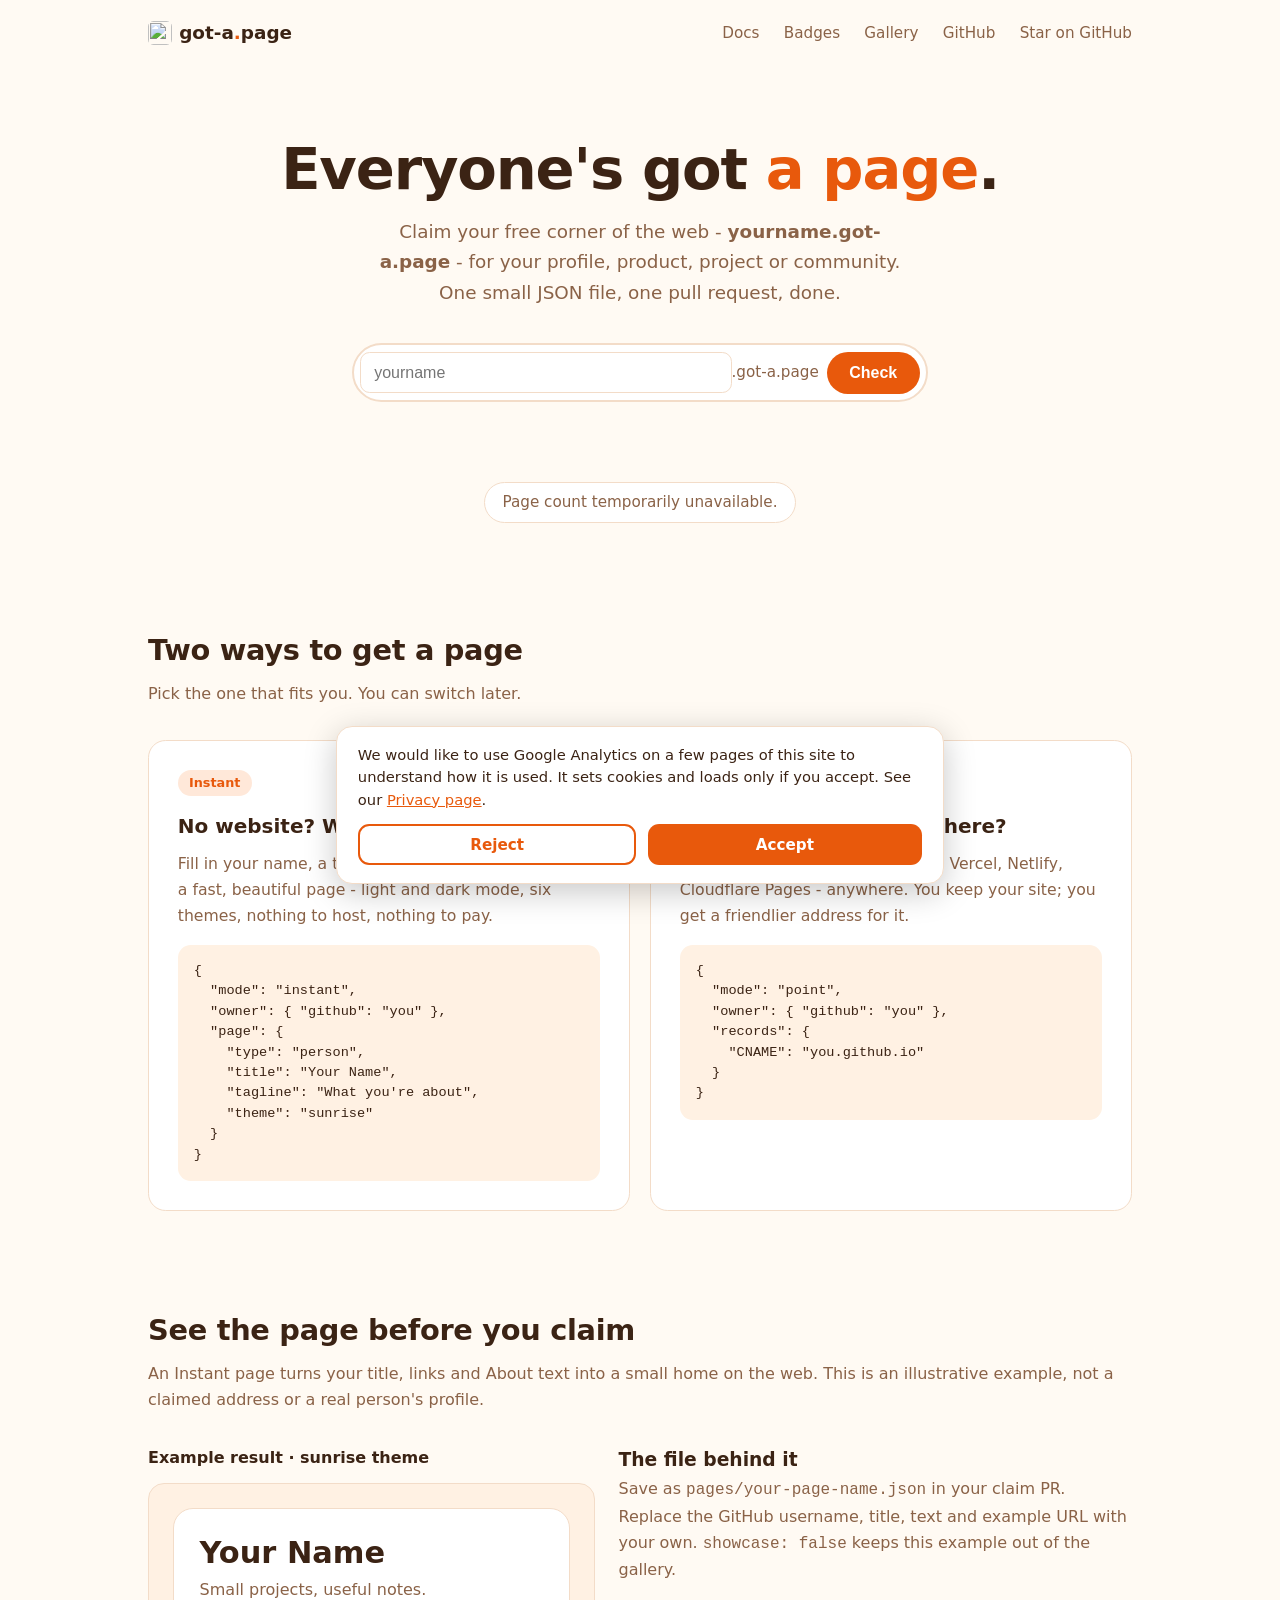
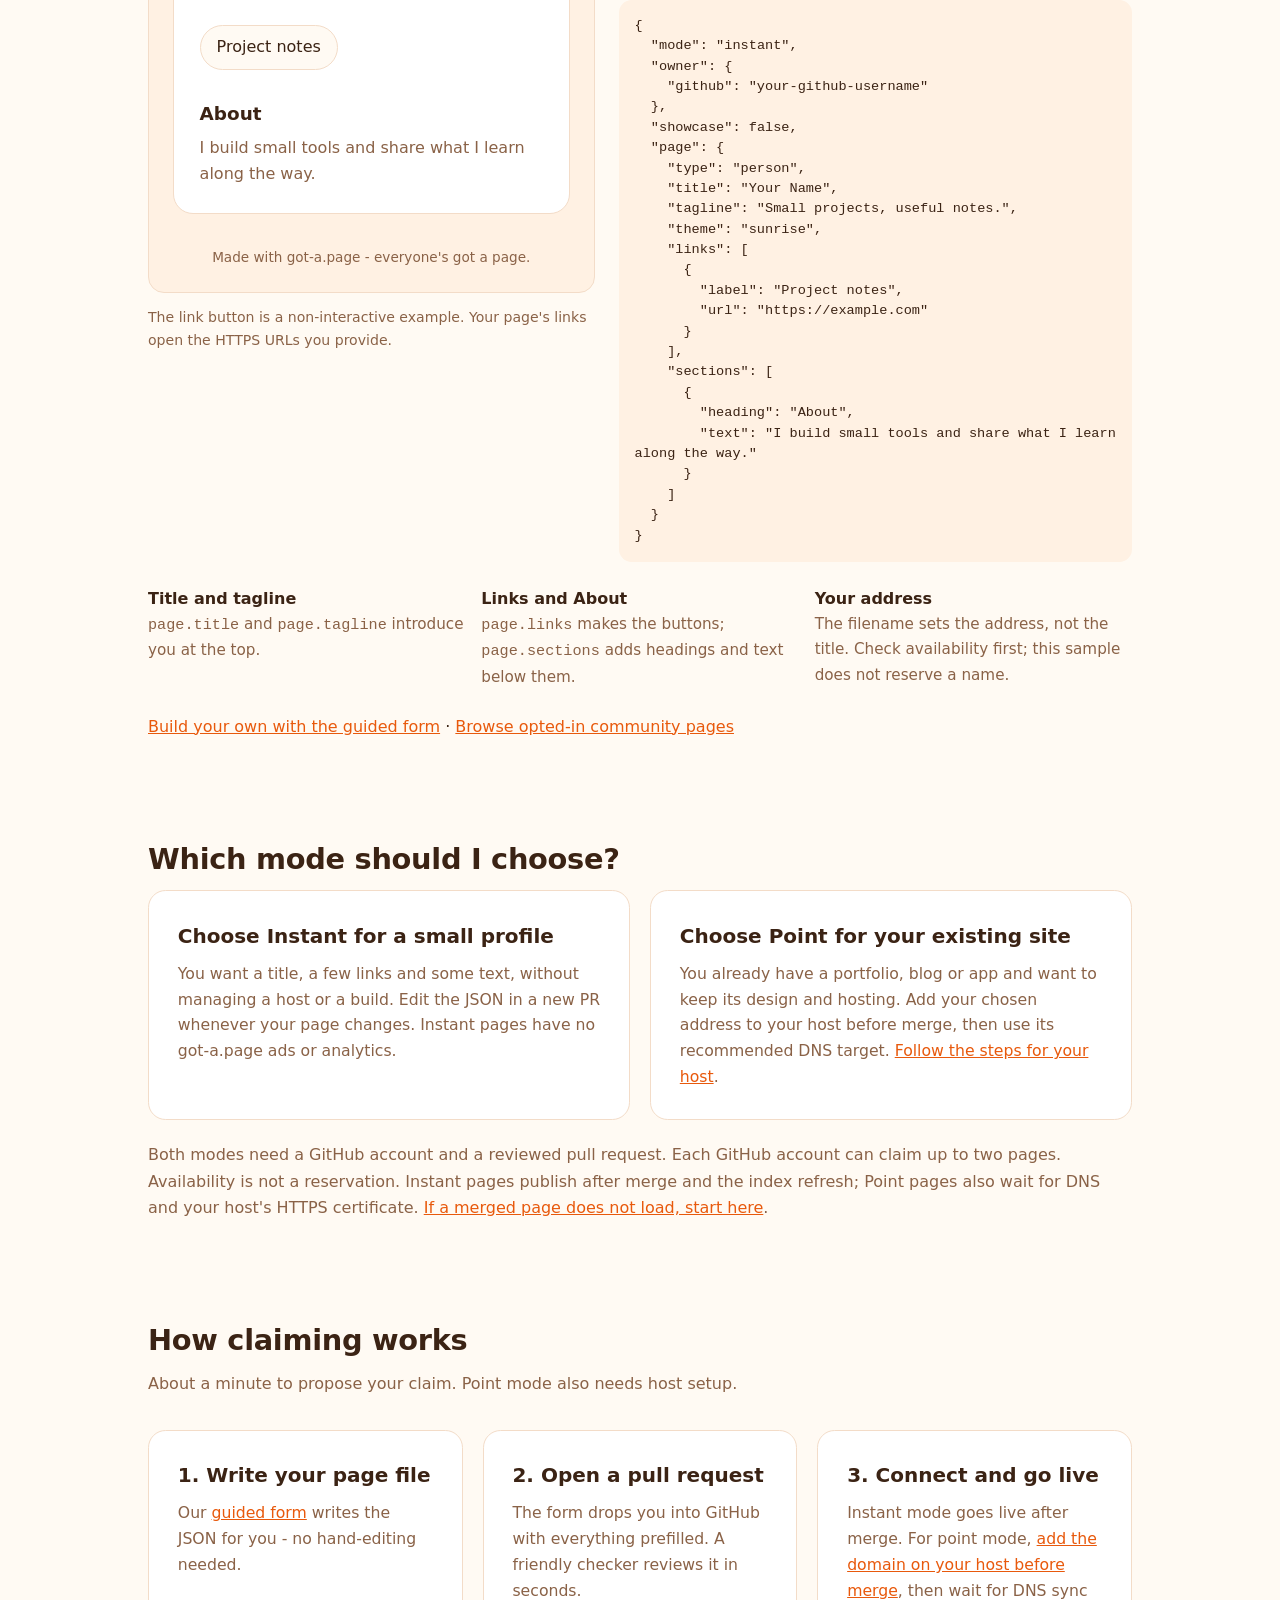
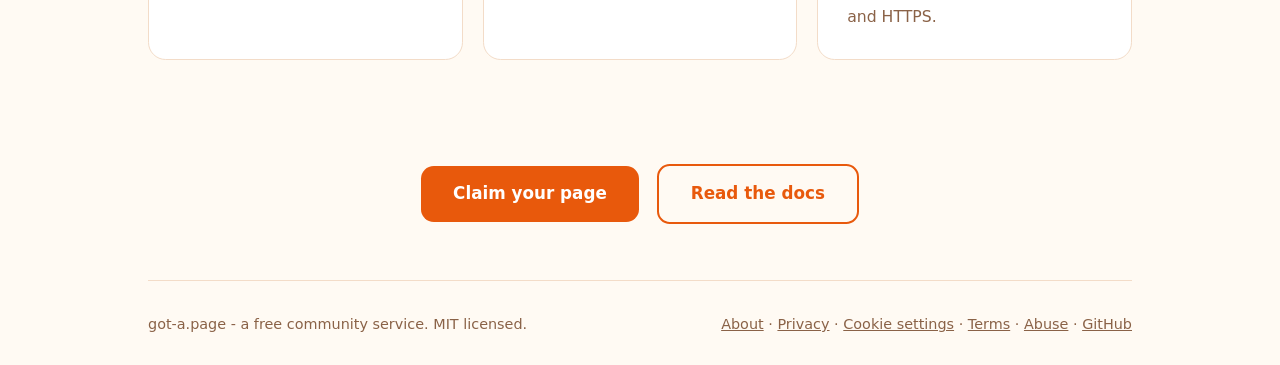
==== commit 2c017246: "Merge 16320a744613c93f0984193ffa67112bc0225b55 into 86c7c740ab5a96382d5901eaedecd233f94bef34" ====
--- a/index.html
+++ b/index.html
@@ -215,7 +215,7 @@
   </footer>
 </div>
 
-<script>
+<script id="availability-checker">
 const INDEX_URL = "https://got-a-page.github.io/claim/index.json";
 const STATS_URL = "https://got-a-page.github.io/claim/stats.json";
 let indexPromise = null;
--- a/styles.css
+++ b/styles.css
@@ -101,3 +101,25 @@
   .consent-banner{padding:.9rem 1rem}
   .consent-btn{min-width:100%}
 }
+
+/* A complete, explicitly illustrative Instant page and its source. */
+.example-grid{display:grid;grid-template-columns:minmax(0,1fr) minmax(0,1.15fr);gap:1.5rem;align-items:start}
+.example-preview,.example-source{min-width:0}
+.example-preview figcaption{font-weight:700;margin-bottom:.7rem}
+.preview-page{background:var(--code);border:1px solid var(--ring);border-radius:1rem;padding:1.5rem}
+.preview-card{background:var(--surface);border:1px solid var(--ring);border-radius:1.25rem;padding:1.6rem}
+.preview-card h3{font-size:1.9rem;line-height:1.2;overflow-wrap:anywhere}
+.preview-tagline,.preview-about p{color:var(--muted);margin-top:.35rem}
+.preview-link{display:inline-block;margin-top:1.4rem;padding:.5rem 1rem;border:1px solid var(--ring);border-radius:999px;background:var(--bg)}
+.preview-about{margin-top:1.8rem}.preview-about h4{font-size:1.15rem}
+.preview-footer{margin-top:2rem;text-align:center;font-size:.85rem;color:var(--muted)}
+.example-note{font-size:.88rem;color:var(--muted);margin-top:.8rem}
+.example-source p,.service-limits{color:var(--muted)}
+.example-source pre{white-space:pre-wrap;overflow-wrap:anywhere}
+.example-key{display:grid;grid-template-columns:repeat(3,minmax(0,1fr));gap:1rem;margin:1.5rem 0}
+.example-key dt{font-weight:700}.example-key dd{color:var(--muted);font-size:.95rem;overflow-wrap:anywhere}
+.service-limits{margin-top:1.4rem}
+.gallery-guide{padding-top:0}.gallery-guide .card{padding:1.4rem}
+.gallery-guide p+p{margin-top:.8rem}
+@media(max-width:48rem){.example-grid,.example-key{grid-template-columns:1fr}.example-source pre{max-height:none}}
+@media(max-width:360px){.modes{grid-template-columns:minmax(0,1fr)}.checker .suffix{font-size:.8rem}.checker button{padding:.7rem .9rem}.preview-page{padding:.8rem}.preview-card{padding:1.1rem}}
